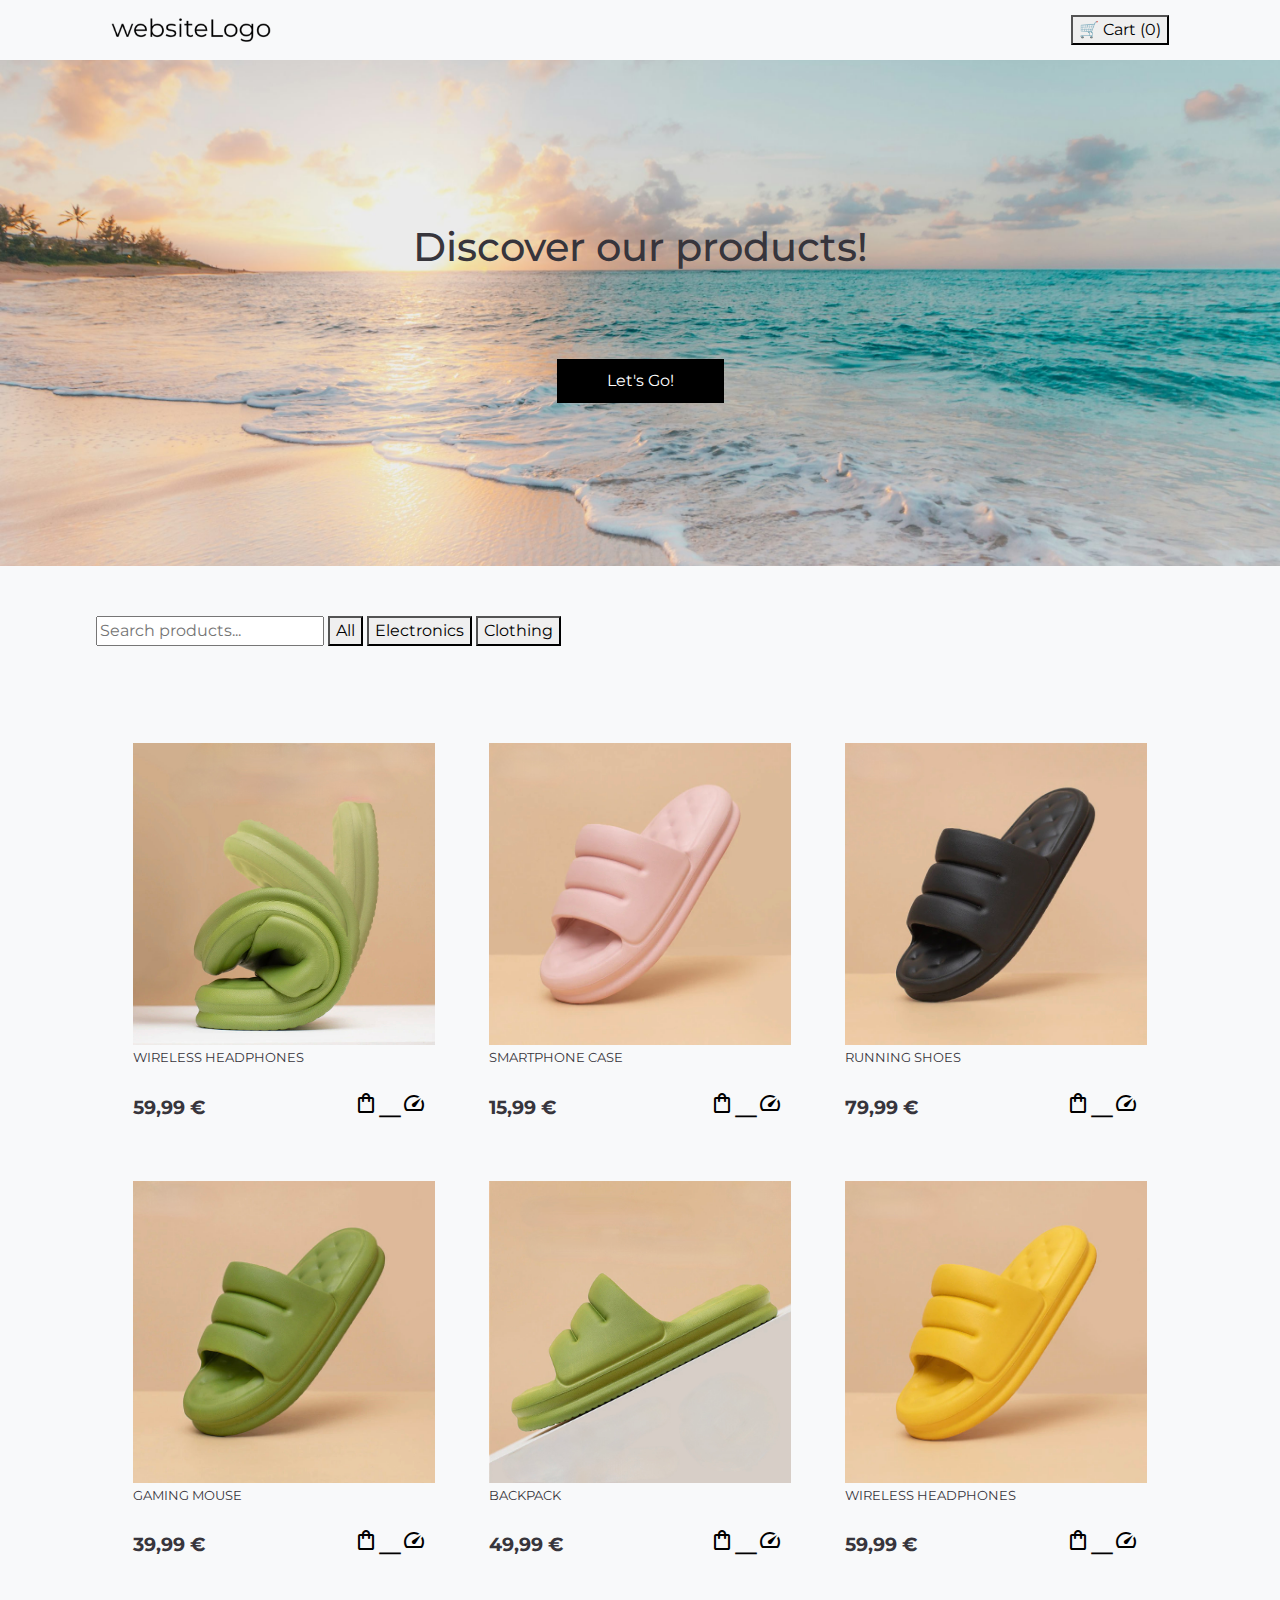
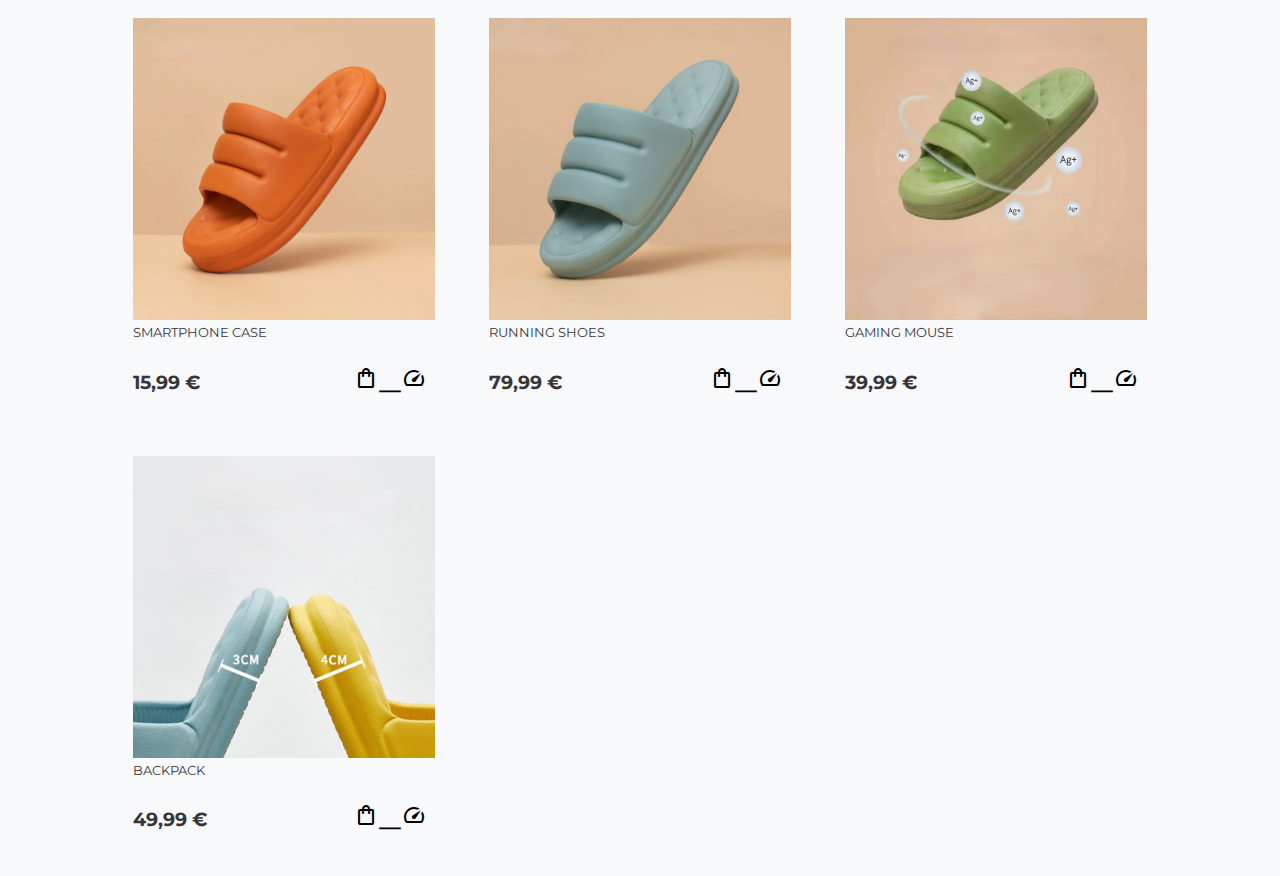
==== index.html @ 1d9ec6f0 "Initial commit" ====
<!DOCTYPE html>
<html lang="en">
  <head>
    <meta charset="UTF-8" />
    <meta name="viewport" content="width=device-width, initial-scale=1.0" />
    <title>websiteName</title>
    <link
      rel="stylesheet"
      href="https://fonts.googleapis.com/css2?family=Material+Symbols+Outlined:opsz,wght,FILL,GRAD@24,400,0,0&icon_names=shopping_bag_speed"
    />
    <link rel="preconnect" href="https://fonts.googleapis.com" />
    <link rel="preconnect" href="https://fonts.gstatic.com" crossorigin />
    <link
      href="https://fonts.googleapis.com/css2?family=Corinthia:wght@400;700&family=Montserrat:ital,wght@0,100..900;1,100..900&display=swap"
      rel="stylesheet"
    />
    <link
      rel="stylesheet"
      href="https://cdn.jsdelivr.net/npm/bootstrap@4.3.1/dist/css/bootstrap.min.css"
      integrity="sha384-ggOyR0iXCbMQv3Xipma34MD+dH/1fQ784/j6cY/iJTQUOhcWr7x9JvoRxT2MZw1T"
      crossorigin="anonymous"
    />
    <link rel="stylesheet" href="styles.css" />
    <script defer src="script.js"></script>
    <link rel="icon" type="image/x-icon" href="/assets/images/favicon.png" />
  </head>
  <body>
    <header>
      <a href="index.html"
        ><img src="assets/images/web_logo.png" alt="logo"
      /></a>
      <button id="cart-button">🛒 Cart (<span id="cart-count">0</span>)</button>
    </header>

    <div class="frontpage-image">
      <h1>Discover our products!</h1>
      <a href="#filters"><button class="frontbutton">Let's Go!</button></a>
    </div>

    <main style="padding-top: 50px">
      <section id="filters">
        <input type="text" id="search-bar" placeholder="Search products..." />
        <button class="filter-btn" data-category="all">All</button>
        <button class="filter-btn" data-category="electronics">
          Electronics
        </button>
        <button class="filter-btn" data-category="clothing">Clothing</button>
      </section>

      <section id="products-container">
        <!-- Products will be loaded dynamically here -->
      </section>
    </main>

    <div id="cart-popup" class="hidden">
      <div class="cart-content">
        <button id="close-cart">✖</button>
        <h2>Your Cart</h2>
        <ul id="cart-items"></ul>
        <p><span id="cart-total"></span> €</p>
        <button id="go-to-cart" onclick="window.location.href='cart.html'">
          Go to Cart Page
        </button>
      </div>
    </div>
  </body>
</html>
---- styles.css ----
body {
  font-family: Arial, sans-serif;
  width: 85%;
  max-width: 1800px;
  margin: 0 auto;
  padding: 0;
  background-color: #f8f9fa;
  transition: background 0.3s ease-in-out;
  font-family: "Montserrat", serif;
  color: #37353c;
}

html {
  scroll-behavior: smooth;
}

header {
  display: flex;
  justify-content: space-between;
  align-items: center;
  padding: 15px;
  color: white;
  top: 0;
  width: 100%;
  z-index: 1000;
}

header img{
  width: 80%;
  max-width: 200px;
}

.frontpage-image {
  position: relative;
  width: 100vw;
  background-image: url(assets/images/wallpaper.jpeg);
  background-size: cover;
  background-position: center;
  background-repeat: no-repeat;
  left: 50%;
  transform: translateX(-50%);
  display: flex;
  justify-content: flex-start;
  align-items: center;
  flex-direction: column;
  padding: 15%;
}

.frontbutton {
  margin-top: 80px;
  padding: 10px 50px;
  color: white;
  background-color: #000;
  border: 0px;
}

#products-container {
  display: grid;
  grid-template-columns: repeat(auto-fill, minmax(300px, 1fr));
  gap: 20px;
  padding: 80px 20px 20px;
}

.product {
  background: #f8f9fa;
  padding: 7px;
  margin: 10px;
  border-radius: 3px;
  text-align: left;
  transition: outline 0.1s ease;
}

.product p {
  font-size: small;
  text-transform: uppercase;
  padding-top: 3px;
}

.product h3 {
  font-size: larger;
  font-weight: 700;
}

.product:hover {
  outline: 1px solid black;
}

.product img {
  max-width: 100%;
  border-radius: 0px;
}

.price-and-cart {
  display: flex;
  justify-content: space-between;
  align-items: end;
}

.add-to-cart {
  color: black;
  padding: 9px;
  padding-bottom: 5px;
  padding-top: 7px;
  border-radius: 100%;
  transition: background 0.6s ease;
}

.add-to-cart:hover {
  background-color: black;
  color: white;
}

#cart-popup {
  position: fixed;
  top: 0;
  right: -400px;
  width: 350px;
  height: 100%;
  background: white;
  box-shadow: -3px 0 10px rgba(0, 0, 0, 0.2);
  transition: right 0.3s ease-in-out;
  padding: 20px;
  display: flex;
  flex-direction: column;
  z-index: 9999;
  overflow-y: auto;
}

#cart-popup.visible {
  right: 0;
}

#cart-popup h2 {
  margin-top: 0;
  text-align: center;
}

#cart-items {
  flex-grow: 1;
  overflow-y: auto;
  max-height: 60vh;
  padding: 10px;
  border-top: 1px solid #ddd;
  border-bottom: 1px solid #ddd;
}

#cart-popup button {
  background: #dc3545;
  color: white;
  border: none;
  padding: 10px;
  cursor: pointer;
  border-radius: 5px;
  transition: background 0.2s;
  margin-top: 10px;
}

#cart-popup button:hover {
  background: #c82333;
}

.overlay-active::before {
  content: "";
  position: fixed;
  top: 0;
  left: 0;
  width: 100%;
  height: 100%;
  background: rgba(0, 0, 0, 0.5);
  z-index: 1001;
}

.cart-item {
  display: flex;
  padding: 15px;
  border-bottom: 1px solid #eee;
}

.cart-item-details {
  display: flex;
  width: 100%;
  align-items: center;
  gap: 15px;
}

.cart-thumbnail {
  width: 60px;
  height: 60px;
  object-fit: cover;
  border-radius: 4px;
}

.cart-item-info {
  flex-grow: 1;
}

.item-name {
  font-weight: 500;
  margin-bottom: 5px;
  display: block;
}

.item-controls {
  display: flex;
  align-items:flex-end;
  gap: 10px;
  margin: 8px 0;
}

.quantity-btn {
  width: 24px;
  height: 24px;
  border-radius: 50%;
  border: 1px solid #ddd;
  background: white;
  display: flex;
  justify-content: center;
  align-items: center;
}

.item-price {
  display: flex;
  justify-content: space-between;
  color: #666;
}

.item-total {
  font-weight: 500;
  color: #000;
}

.remove-item {
  background: none;
  border: none;
  font-size: 20px;
  color: #999;
  cursor: pointer;
}

.remove-item:hover {
  color: #ff4444;
}





/* Product link styles */
.product-link {
  text-decoration: none;
  color: inherit;
  display: block;
}

.product-link:hover {
  text-decoration: none;
  color: inherit;
}

/* Product details page styles */
.product-page {
  display: flex;
  gap: 40px;
  padding: 40px;
  max-width: 1200px;
  margin: 0 auto;
}

.product-image {
  flex: 1;
}

.product-image img {
  width: 100%;
  height: auto;
  object-fit: cover;
}

.product-info {
  flex: 1;
  padding: 20px;
}

.product-info h1 {
  margin-bottom: 20px;
  font-size: 2em;
}

.product-info .price {
  font-size: 1.5em;
  font-weight: bold;
  margin-bottom: 20px;
}

.product-info .description {
  margin-bottom: 30px;
  line-height: 1.6;
}

.add-to-cart-btn {
  background: #000;
  color: white;
  border: none;
  padding: 15px 30px;
  font-size: 1.1em;
  cursor: pointer;
  transition: background-color 0.3s;
}

.add-to-cart-btn:hover {
  background: #333;
}

.error-message {
  text-align: center;
  padding: 40px;
}

.back-btn {
  display: inline-block;
  margin-top: 20px;
  padding: 10px 20px;
  background: #000;
  color: white;
  text-decoration: none;
  border-radius: 4px;
}

@media (max-width: 768px) {
  .product-page {
      flex-direction: column;
      padding: 20px;
  }
}

/* Carousel styles */
.product-swiper {
    width: 100%;
    border-radius: 8px;
    overflow: hidden;
}

.swiper-slide {
    display: flex;
    align-items: center;
    justify-content: center;
}

.swiper-slide img {
    width: 100%;
    height: 100%;
    object-fit: cover;
}

/* Navigation button styles */
.swiper-button-next,
.swiper-button-prev {
    color: #000;
    background: rgba(255, 255, 255, 0.8);
    width: 40px;
    height: 40px;
    border-radius: 50%;
    --swiper-navigation-size: 20px;
}

.swiper-button-next:after,
.swiper-button-prev:after {
    font-size: 20px;
}

/* Pagination styles */
.swiper-pagination-bullet {
    width: 10px;
    height: 10px;
    background: #000;
    opacity: 0.5;
}

.swiper-pagination-bullet-active {
    opacity: 1;
}

/* Responsive adjustments */
@media (max-width: 768px) {
    .swiper-button-next,
    .swiper-button-prev {
        width: 30px;
        height: 30px;
        --swiper-navigation-size: 15px;
    }
}
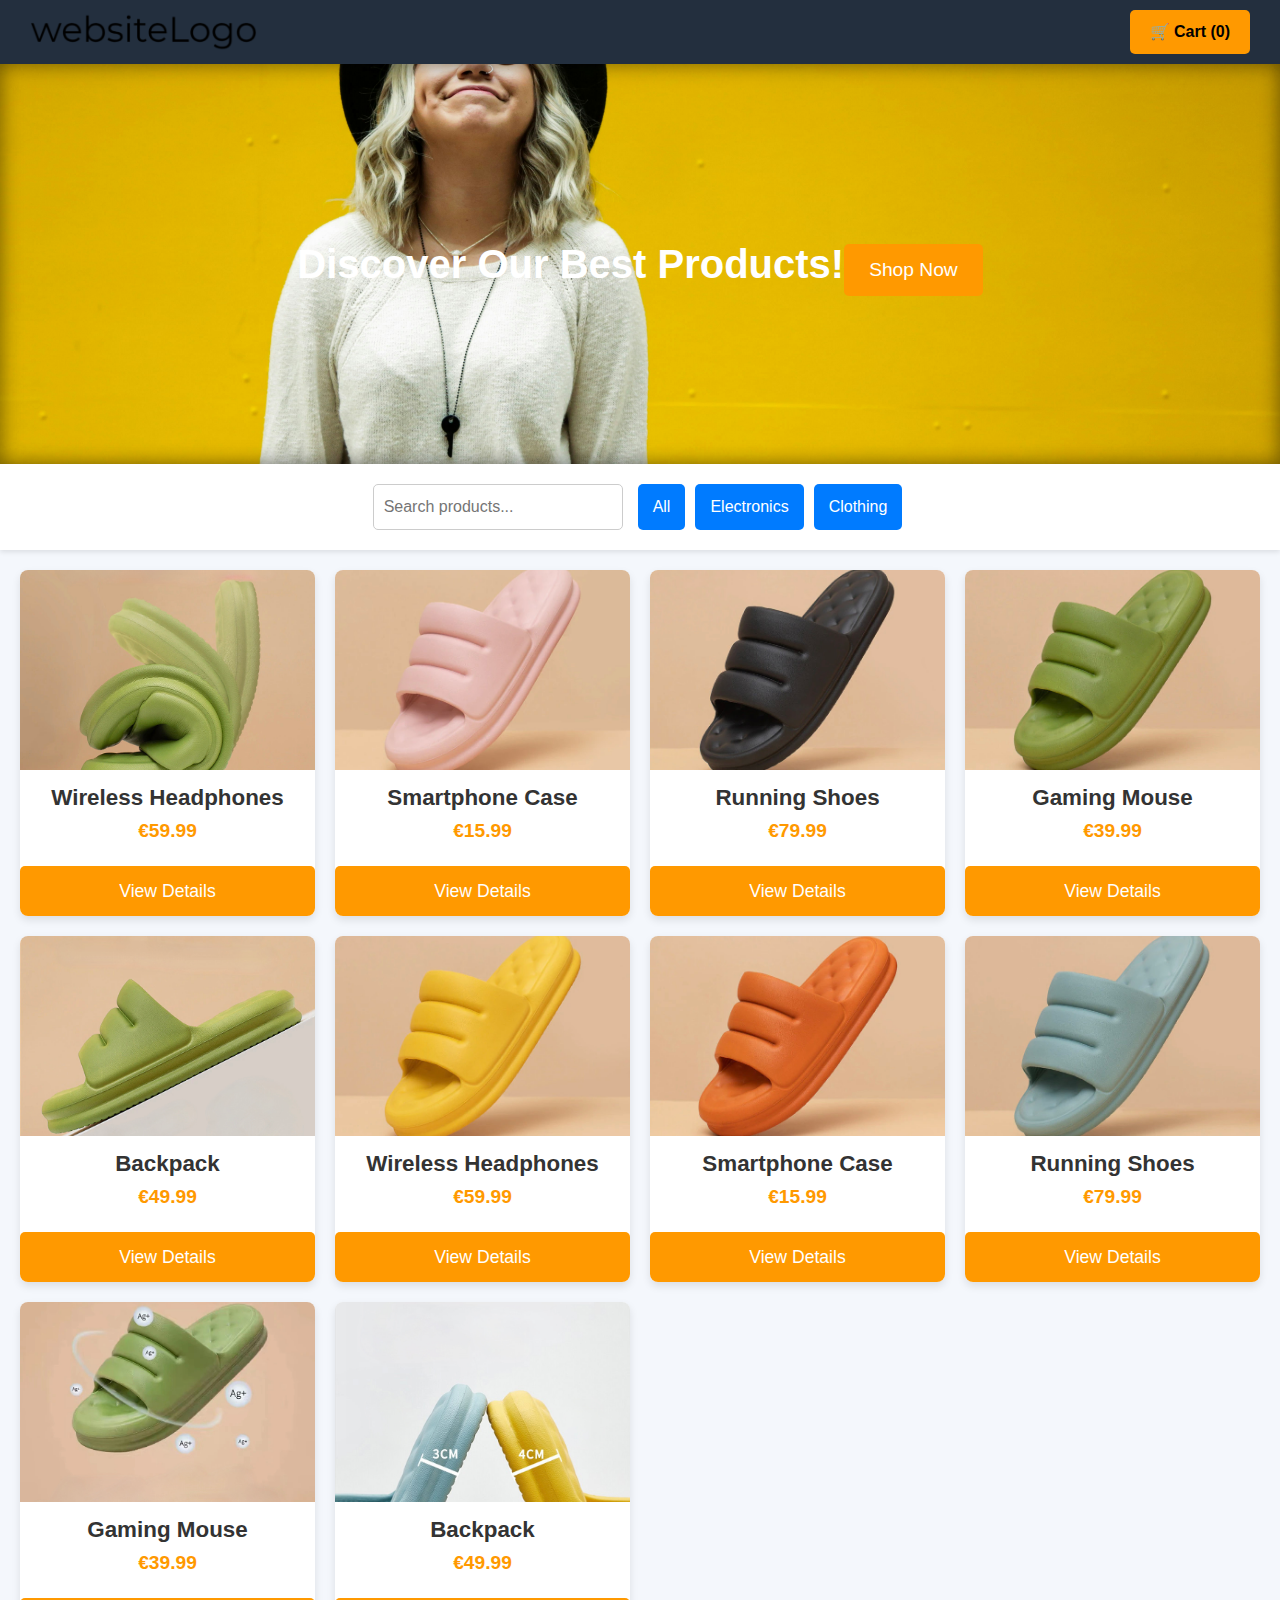
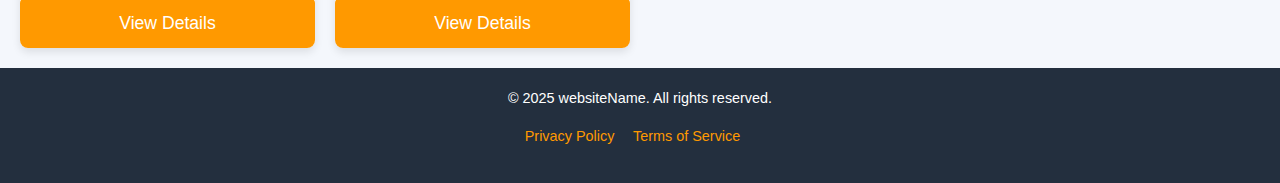
==== commit d4cc4563: "updated core functionalities" ====
--- a/index.html
+++ b/index.html
@@ -6,23 +6,13 @@
     <title>websiteName</title>
     <link
       rel="stylesheet"
-      href="https://fonts.googleapis.com/css2?family=Material+Symbols+Outlined:opsz,wght,FILL,GRAD@24,400,0,0&icon_names=shopping_bag_speed"
-    />
-    <link rel="preconnect" href="https://fonts.googleapis.com" />
-    <link rel="preconnect" href="https://fonts.gstatic.com" crossorigin />
-    <link
-      href="https://fonts.googleapis.com/css2?family=Corinthia:wght@400;700&family=Montserrat:ital,wght@0,100..900;1,100..900&display=swap"
-      rel="stylesheet"
+      href="https://cdn.jsdelivr.net/npm/bootstrap@4.3.1/dist/css/bootstrap.min.css"
     />
     <link
       rel="stylesheet"
-      href="https://cdn.jsdelivr.net/npm/bootstrap@4.3.1/dist/css/bootstrap.min.css"
-      integrity="sha384-ggOyR0iXCbMQv3Xipma34MD+dH/1fQ784/j6cY/iJTQUOhcWr7x9JvoRxT2MZw1T"
-      crossorigin="anonymous"
+      href="https://cdnjs.cloudflare.com/ajax/libs/font-awesome/5.15.4/css/all.min.css"
     />
     <link rel="stylesheet" href="styles.css" />
-    <script defer src="script.js"></script>
-    <link rel="icon" type="image/x-icon" href="/assets/images/favicon.png" />
   </head>
   <body>
     <header>
@@ -33,11 +23,11 @@
     </header>
 
     <div class="frontpage-image">
-      <h1>Discover our products!</h1>
-      <a href="#filters"><button class="frontbutton">Let's Go!</button></a>
+      Discover Our Best Products!
+      <a href="#filters"><button class="frontbutton">Shop Now</button></a>
     </div>
 
-    <main style="padding-top: 50px">
+    <main>
       <section id="filters">
         <input type="text" id="search-bar" placeholder="Search products..." />
         <button class="filter-btn" data-category="all">All</button>
@@ -48,20 +38,27 @@
       </section>
 
       <section id="products-container">
-        <!-- Products will be loaded dynamically here -->
+        <!-- Products will be dynamically inserted here -->
       </section>
     </main>
 
-    <div id="cart-popup" class="hidden">
-      <div class="cart-content">
+    <div id="cart-container">
+      <div id="cart-header">
+        Your Cart
         <button id="close-cart">✖</button>
-        <h2>Your Cart</h2>
-        <ul id="cart-items"></ul>
-        <p><span id="cart-total"></span> €</p>
-        <button id="go-to-cart" onclick="window.location.href='cart.html'">
-          Go to Cart Page
-        </button>
       </div>
+      <div id="cart-items"></div>
+      <div class="cart-total">Total: €<span id="cart-total">0.00</span></div>
     </div>
+
+    <footer>
+      <p>&copy; 2025 websiteName. All rights reserved.</p>
+      <p>
+        <a href="#">Privacy Policy</a>
+        <a href="#">Terms of Service</a>
+      </p>
+    </footer>
+
+    <script type="module" defer src="script.js"></script>
   </body>
 </html>
--- a/styles.css
+++ b/styles.css
@@ -1,391 +1,287 @@
 body {
-  font-family: Arial, sans-serif;
-  width: 85%;
-  max-width: 1800px;
-  margin: 0 auto;
+  font-family: "Arial", sans-serif;
+  background-color: #f4f7fc;
+  color: #333;
+  margin: 0;
   padding: 0;
-  background-color: #f8f9fa;
-  transition: background 0.3s ease-in-out;
-  font-family: "Montserrat", serif;
-  color: #37353c;
-}
-
-html {
-  scroll-behavior: smooth;
 }
 
 header {
   display: flex;
   justify-content: space-between;
   align-items: center;
-  padding: 15px;
-  color: white;
-  top: 0;
-  width: 100%;
-  z-index: 1000;
-}
-
-header img{
-  width: 80%;
-  max-width: 200px;
+  padding: 10px 30px;
+  background-color: #232f3e;
+  color: white;
+  box-shadow: 0 2px 5px rgba(0, 0, 0, 0.1);
+}
+
+header img {
+  height: 40px;
+}
+
+#cart-button {
+  background-color: #ff9900;
+  color: black;
+  border: none;
+  padding: 10px 20px;
+  border-radius: 5px;
+  cursor: pointer;
+  font-weight: bold;
+  transition: background-color 0.3s ease;
+}
+
+#cart-button:hover {
+  background-color: #f57c00;
 }
 
 .frontpage-image {
-  position: relative;
-  width: 100vw;
-  background-image: url(assets/images/wallpaper.jpeg);
+  background: url("assets/images/frontpage.jpg") no-repeat center center;
   background-size: cover;
-  background-position: center;
-  background-repeat: no-repeat;
-  left: 50%;
-  transform: translateX(-50%);
-  display: flex;
-  justify-content: flex-start;
-  align-items: center;
-  flex-direction: column;
-  padding: 15%;
+  height: 400px;
+  display: flex;
+  justify-content: center;
+  align-items: center;
+  text-align: center;
+  color: white;
+  font-size: 2.5rem;
+  font-weight: bold;
+  padding: 20px;
+  box-shadow: inset 0 0 20px rgba(0, 0, 0, 0.5);
 }
 
 .frontbutton {
-  margin-top: 80px;
-  padding: 10px 50px;
-  color: white;
-  background-color: #000;
-  border: 0px;
+  background-color: #ff9900;
+  color: white;
+  padding: 12px 25px;
+  border-radius: 5px;
+  border: none;
+  cursor: pointer;
+  font-size: 1.2rem;
+  transition: background-color 0.3s ease;
+}
+
+.frontbutton:hover {
+  background-color: #f57c00;
+}
+
+#filters {
+  display: flex;
+  justify-content: center;
+  padding: 20px;
+  background-color: #fff;
+  box-shadow: 0 2px 5px rgba(0, 0, 0, 0.1);
+}
+
+#search-bar {
+  width: 250px;
+  padding: 10px;
+  border: 1px solid #ccc;
+  border-radius: 5px;
+  margin-right: 10px;
+}
+
+.filter-btn {
+  background-color: #007bff;
+  color: white;
+  border: none;
+  padding: 10px 15px;
+  border-radius: 5px;
+  cursor: pointer;
+  margin: 0 5px;
+  font-size: 1rem;
+  transition: background-color 0.3s ease;
+}
+
+.filter-btn:hover {
+  background-color: #0056b3;
 }
 
 #products-container {
   display: grid;
-  grid-template-columns: repeat(auto-fill, minmax(300px, 1fr));
+  grid-template-columns: repeat(auto-fill, minmax(250px, 1fr));
   gap: 20px;
-  padding: 80px 20px 20px;
-}
-
-.product {
-  background: #f8f9fa;
-  padding: 7px;
-  margin: 10px;
-  border-radius: 3px;
-  text-align: left;
-  transition: outline 0.1s ease;
-}
-
-.product p {
-  font-size: small;
-  text-transform: uppercase;
-  padding-top: 3px;
-}
-
-.product h3 {
-  font-size: larger;
-  font-weight: 700;
-}
-
-.product:hover {
-  outline: 1px solid black;
-}
-
-.product img {
-  max-width: 100%;
-  border-radius: 0px;
-}
-
-.price-and-cart {
-  display: flex;
-  justify-content: space-between;
-  align-items: end;
-}
-
-.add-to-cart {
-  color: black;
-  padding: 9px;
-  padding-bottom: 5px;
-  padding-top: 7px;
-  border-radius: 100%;
-  transition: background 0.6s ease;
-}
-
-.add-to-cart:hover {
-  background-color: black;
-  color: white;
-}
-
-#cart-popup {
+  padding: 20px;
+}
+
+.product-card {
+  background-color: white;
+  border-radius: 8px;
+  overflow: hidden;
+  box-shadow: 0 4px 8px rgba(0, 0, 0, 0.1);
+  transition: transform 0.3s ease, box-shadow 0.3s ease;
+}
+
+.product-card:hover {
+  transform: translateY(-10px);
+  box-shadow: 0 10px 20px rgba(0, 0, 0, 0.15);
+}
+
+.product-card img {
+  width: 100%;
+  height: 200px;
+  object-fit: cover;
+  transition: transform 0.3s ease;
+}
+
+.product-card:hover img {
+  transform: scale(1.1);
+}
+
+.product-card h3 {
+  font-size: 1.4rem;
+  font-weight: 600;
+  color: #333;
+  margin: 15px 0 5px;
+  text-align: center;
+  line-height: 1.2;
+  text-transform: capitalize;
+}
+
+.product-card p {
+  font-size: 1.2rem;
+  color: #ff9900;
+  margin-bottom: 20px;
+  text-align: center;
+  font-weight: bold;
+}
+
+.product-card button {
+  background-color: #ff9900;
+  border: none;
+  padding: 12px 20px;
+  width: 100%;
+  font-size: 1.1rem;
+  color: white;
+  cursor: pointer;
+  border-radius: 5px;
+  transition: background-color 0.3s ease;
+}
+
+.product-card button:hover {
+  background-color: #f57c00;
+}
+
+footer {
+  background-color: #232f3e;
+  color: white;
+  padding: 20px;
+  text-align: center;
+  font-size: 0.9rem;
+}
+
+footer a {
+  color: #ff9900;
+  text-decoration: none;
+  margin-right: 15px;
+  transition: color 0.3s ease;
+}
+
+footer a:hover {
+  color: #f57c00;
+}
+
+/* Cart Styles */
+#cart-container {
   position: fixed;
   top: 0;
-  right: -400px;
+  right: 0;
   width: 350px;
+  background-color: #fff;
   height: 100%;
-  background: white;
-  box-shadow: -3px 0 10px rgba(0, 0, 0, 0.2);
-  transition: right 0.3s ease-in-out;
-  padding: 20px;
-  display: flex;
-  flex-direction: column;
-  z-index: 9999;
+  border-left: 2px solid #ddd;
+  box-shadow: -2px 0 5px rgba(0, 0, 0, 0.1);
+  padding: 20px;
+  display: none;
   overflow-y: auto;
-}
-
-#cart-popup.visible {
-  right: 0;
-}
-
-#cart-popup h2 {
-  margin-top: 0;
-  text-align: center;
-}
-
-#cart-items {
+  z-index: 100;
+}
+
+#cart-header {
+  font-size: 1.8rem;
+  font-weight: bold;
+  margin-bottom: 20px;
+  display: flex;
+  justify-content: space-between;
+  align-items: center;
+}
+
+#close-cart {
+  background: none;
+  border: none;
+  font-size: 1.5rem;
+  cursor: pointer;
+  color: #333;
+}
+
+/* Cart Item Styling */
+.cart-item {
+  display: flex;
+  justify-content: space-between;
+  align-items: center;
+  padding: 10px 0;
+  border-bottom: 1px solid #ddd;
+  font-size: 1rem;
+  gap: 10px;
+}
+
+/* Product Name - Limit Long Names */
+.cart-item-name {
+  flex: 1; /* Allow name to take up available space */
+  font-weight: bold;
+  white-space: nowrap;
+  overflow: hidden;
+  text-overflow: ellipsis;
+  max-width: 120px; /* Prevents breaking layout */
+}
+
+/* Quantity Buttons & Number */
+.cart-item div {
+  display: flex;
+  align-items: center;
+  gap: 5px;
+}
+
+/* Quantity Buttons */
+.quantity-btn {
+  background-color: #007bff;
+  color: white;
+  border: none;
+  padding: 5px 10px;
+  border-radius: 5px;
+  cursor: pointer;
+  font-size: 1rem;
+  transition: background-color 0.3s ease;
+  min-width: 30px; /* Ensures uniform button width */
+}
+
+.quantity-btn:hover {
+  background-color: #0056b3;
+}
+
+/* Cart Item Price */
+.cart-item-price {
+  font-weight: bold;
+  color: #ff9900;
+  min-width: 70px; /* Ensures price stays aligned */
+  text-align: right;
+}
+
+.cart-item-name {
   flex-grow: 1;
-  overflow-y: auto;
-  max-height: 60vh;
-  padding: 10px;
-  border-top: 1px solid #ddd;
-  border-bottom: 1px solid #ddd;
-}
-
-#cart-popup button {
-  background: #dc3545;
-  color: white;
-  border: none;
-  padding: 10px;
-  cursor: pointer;
-  border-radius: 5px;
-  transition: background 0.2s;
-  margin-top: 10px;
-}
-
-#cart-popup button:hover {
-  background: #c82333;
-}
-
-.overlay-active::before {
-  content: "";
-  position: fixed;
-  top: 0;
-  left: 0;
-  width: 100%;
-  height: 100%;
-  background: rgba(0, 0, 0, 0.5);
-  z-index: 1001;
-}
-
-.cart-item {
-  display: flex;
-  padding: 15px;
-  border-bottom: 1px solid #eee;
-}
-
-.cart-item-details {
-  display: flex;
-  width: 100%;
-  align-items: center;
-  gap: 15px;
-}
-
-.cart-thumbnail {
-  width: 60px;
-  height: 60px;
-  object-fit: cover;
-  border-radius: 4px;
-}
-
-.cart-item-info {
-  flex-grow: 1;
-}
-
-.item-name {
-  font-weight: 500;
-  margin-bottom: 5px;
-  display: block;
-}
-
-.item-controls {
-  display: flex;
-  align-items:flex-end;
-  gap: 10px;
-  margin: 8px 0;
-}
-
-.quantity-btn {
-  width: 24px;
-  height: 24px;
-  border-radius: 50%;
-  border: 1px solid #ddd;
-  background: white;
-  display: flex;
-  justify-content: center;
-  align-items: center;
-}
-
-.item-price {
-  display: flex;
-  justify-content: space-between;
-  color: #666;
-}
-
-.item-total {
-  font-weight: 500;
-  color: #000;
-}
-
-.remove-item {
-  background: none;
-  border: none;
-  font-size: 20px;
-  color: #999;
-  cursor: pointer;
-}
-
-.remove-item:hover {
-  color: #ff4444;
-}
-
-
-
-
-
-/* Product link styles */
-.product-link {
-  text-decoration: none;
-  color: inherit;
-  display: block;
-}
-
-.product-link:hover {
-  text-decoration: none;
-  color: inherit;
-}
-
-/* Product details page styles */
-.product-page {
-  display: flex;
-  gap: 40px;
-  padding: 40px;
-  max-width: 1200px;
-  margin: 0 auto;
-}
-
-.product-image {
-  flex: 1;
-}
-
-.product-image img {
-  width: 100%;
-  height: auto;
-  object-fit: cover;
-}
-
-.product-info {
-  flex: 1;
-  padding: 20px;
-}
-
-.product-info h1 {
-  margin-bottom: 20px;
-  font-size: 2em;
-}
-
-.product-info .price {
-  font-size: 1.5em;
-  font-weight: bold;
-  margin-bottom: 20px;
-}
-
-.product-info .description {
-  margin-bottom: 30px;
-  line-height: 1.6;
-}
-
-.add-to-cart-btn {
-  background: #000;
-  color: white;
-  border: none;
-  padding: 15px 30px;
-  font-size: 1.1em;
-  cursor: pointer;
-  transition: background-color 0.3s;
-}
-
-.add-to-cart-btn:hover {
-  background: #333;
-}
-
-.error-message {
-  text-align: center;
-  padding: 40px;
-}
-
-.back-btn {
-  display: inline-block;
+}
+
+.cart-item-quantity {
+  margin: 0 15px;
+}
+
+.cart-total {
+  font-weight: bold;
   margin-top: 20px;
-  padding: 10px 20px;
-  background: #000;
-  color: white;
-  text-decoration: none;
-  border-radius: 4px;
-}
-
-@media (max-width: 768px) {
-  .product-page {
-      flex-direction: column;
-      padding: 20px;
-  }
-}
-
-/* Carousel styles */
-.product-swiper {
-    width: 100%;
-    border-radius: 8px;
-    overflow: hidden;
-}
-
-.swiper-slide {
-    display: flex;
-    align-items: center;
-    justify-content: center;
-}
-
-.swiper-slide img {
-    width: 100%;
-    height: 100%;
-    object-fit: cover;
-}
-
-/* Navigation button styles */
-.swiper-button-next,
-.swiper-button-prev {
-    color: #000;
-    background: rgba(255, 255, 255, 0.8);
-    width: 40px;
-    height: 40px;
-    border-radius: 50%;
-    --swiper-navigation-size: 20px;
-}
-
-.swiper-button-next:after,
-.swiper-button-prev:after {
-    font-size: 20px;
-}
-
-/* Pagination styles */
-.swiper-pagination-bullet {
-    width: 10px;
-    height: 10px;
-    background: #000;
-    opacity: 0.5;
-}
-
-.swiper-pagination-bullet-active {
-    opacity: 1;
-}
-
-/* Responsive adjustments */
-@media (max-width: 768px) {
-    .swiper-button-next,
-    .swiper-button-prev {
-        width: 30px;
-        height: 30px;
-        --swiper-navigation-size: 15px;
-    }
-}+  font-size: 1.4rem;
+}
+
+.cart-item-price {
+  font-size: 1.1rem;
+  color: #ff9900;
+}
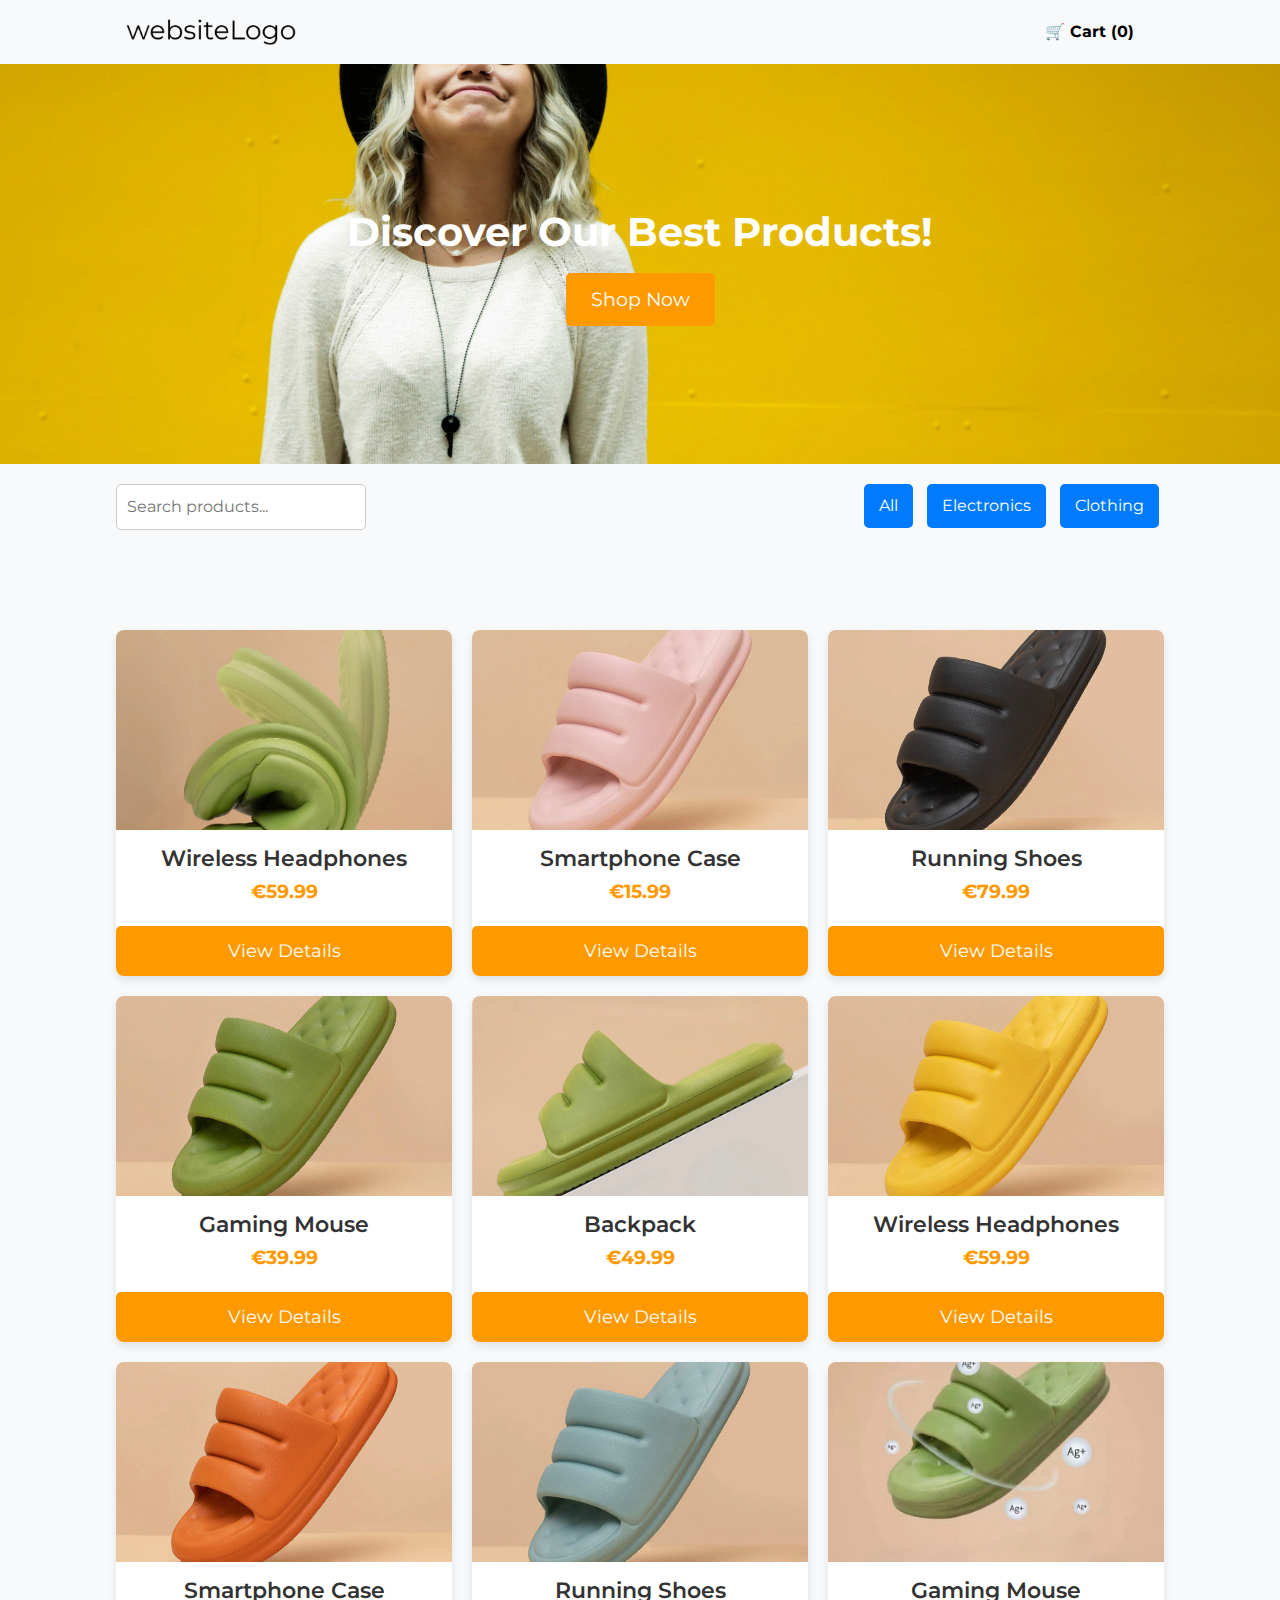
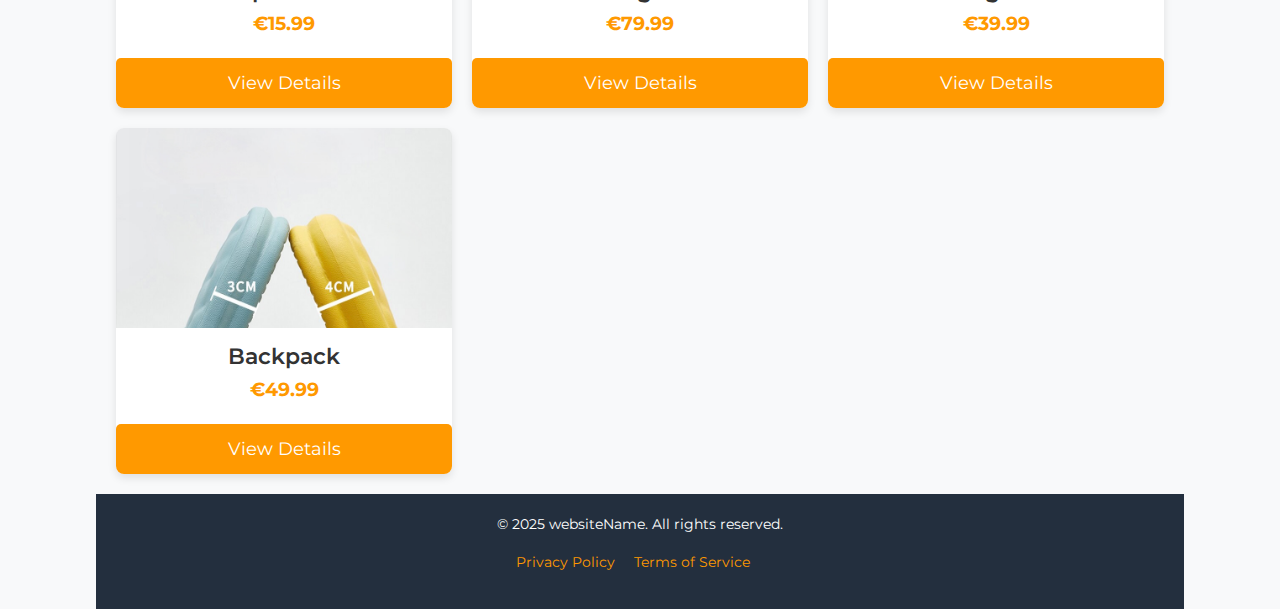
==== commit c0856cd4: "My first commit" ====
--- a/index.html
+++ b/index.html
@@ -12,7 +12,14 @@
       rel="stylesheet"
       href="https://cdnjs.cloudflare.com/ajax/libs/font-awesome/5.15.4/css/all.min.css"
     />
+    <link
+      href="https://fonts.googleapis.com/css2?family=Corinthia:wght@400;700&family=Montserrat:ital,wght@0,100..900;1,100..900&display=swap"
+      rel="stylesheet"
+    />
     <link rel="stylesheet" href="styles.css" />
+    <!-- <style>
+      
+    </style> -->
   </head>
   <body>
     <header>
@@ -29,12 +36,16 @@
 
     <main>
       <section id="filters">
-        <input type="text" id="search-bar" placeholder="Search products..." />
-        <button class="filter-btn" data-category="all">All</button>
-        <button class="filter-btn" data-category="electronics">
-          Electronics
-        </button>
-        <button class="filter-btn" data-category="clothing">Clothing</button>
+        <div>
+          <input type="text" id="search-bar" placeholder="Search products..." />
+        </div>
+        <div>
+          <button class="filter-btn" data-category="all">All</button>
+          <button class="filter-btn" data-category="electronics">
+            Electronics
+          </button>
+          <button class="filter-btn" data-category="clothing">Clothing</button>
+        </div>
       </section>
 
       <section id="products-container">
@@ -44,11 +55,12 @@
 
     <div id="cart-container">
       <div id="cart-header">
-        Your Cart
+        <h2>Your Cart</h2>
         <button id="close-cart">✖</button>
       </div>
       <div id="cart-items"></div>
       <div class="cart-total">Total: €<span id="cart-total">0.00</span></div>
+      <button id="go-to-cart" class="checkout-btn">Go To Cart</button>
     </div>
 
     <footer>
--- a/styles.css
+++ b/styles.css
@@ -1,9 +1,10 @@
 body {
-  font-family: "Arial", sans-serif;
-  background-color: #f4f7fc;
-  color: #333;
-  margin: 0;
+  font-family: "Montserrat", serif;
+  background-color: #f8f9fa;
+  color: #37353c;
+  margin: 0 auto;
   padding: 0;
+  width: 85%;
 }
 
 header {
@@ -11,17 +12,14 @@
   justify-content: space-between;
   align-items: center;
   padding: 10px 30px;
-  background-color: #232f3e;
-  color: white;
-  box-shadow: 0 2px 5px rgba(0, 0, 0, 0.1);
 }
 
 header img {
-  height: 40px;
+  height: 30px;
 }
 
 #cart-button {
-  background-color: #ff9900;
+  background-color: #f8f9fa;
   color: black;
   border: none;
   padding: 10px 20px;
@@ -36,10 +34,16 @@
 }
 
 .frontpage-image {
+  position: relative;
+  width: 100vw;
   background: url("assets/images/frontpage.jpg") no-repeat center center;
   background-size: cover;
+  background-position: center;
+  left: 50%;
+  transform: translateX(-50%);
   height: 400px;
   display: flex;
+  flex-direction: column;
   justify-content: center;
   align-items: center;
   text-align: center;
@@ -47,7 +51,6 @@
   font-size: 2.5rem;
   font-weight: bold;
   padding: 20px;
-  box-shadow: inset 0 0 20px rgba(0, 0, 0, 0.5);
 }
 
 .frontbutton {
@@ -67,10 +70,8 @@
 
 #filters {
   display: flex;
-  justify-content: center;
-  padding: 20px;
-  background-color: #fff;
-  box-shadow: 0 2px 5px rgba(0, 0, 0, 0.1);
+  justify-content: space-between;
+  padding: 20px;
 }
 
 #search-bar {
@@ -99,9 +100,9 @@
 
 #products-container {
   display: grid;
-  grid-template-columns: repeat(auto-fill, minmax(250px, 1fr));
+  grid-template-columns: repeat(auto-fill, minmax(300px, 1fr));
   gap: 20px;
-  padding: 20px;
+  padding: 80px 20px 20px;
 }
 
 .product-card {
@@ -275,10 +276,46 @@
   margin: 0 15px;
 }
 
+.checkout-btn {
+  background: linear-gradient(135deg, #ff7e00, #ff9900);
+  color: white;
+  border: none;
+  padding: 12px 20px;
+  width: 100%;
+  font-size: 1.2rem;
+  font-weight: bold;
+  cursor: pointer;
+  border-radius: 8px;
+  transition: all 0.3s ease;
+  box-shadow: 0 4px 6px rgba(0, 0, 0, 0.1);
+}
+.checkout-btn:hover {
+  background: linear-gradient(135deg, #ff6600, #ff8800);
+  box-shadow: 0 6px 12px rgba(0, 0, 0, 0.2);
+  transform: translateY(-2px);
+}
+.checkout-btn:active {
+  transform: translateY(1px);
+}
+#cart-container {
+  position: fixed;
+  top: 0;
+  right: 0;
+  width: 350px;
+  background-color: #fff;
+  height: 100%;
+  border-left: 2px solid #ddd;
+  box-shadow: -2px 0 5px rgba(0, 0, 0, 0.1);
+  padding: 20px;
+  display: none;
+  overflow-y: auto;
+  z-index: 100;
+}
 .cart-total {
   font-weight: bold;
   margin-top: 20px;
   font-size: 1.4rem;
+  text-align: center;
 }
 
 .cart-item-price {
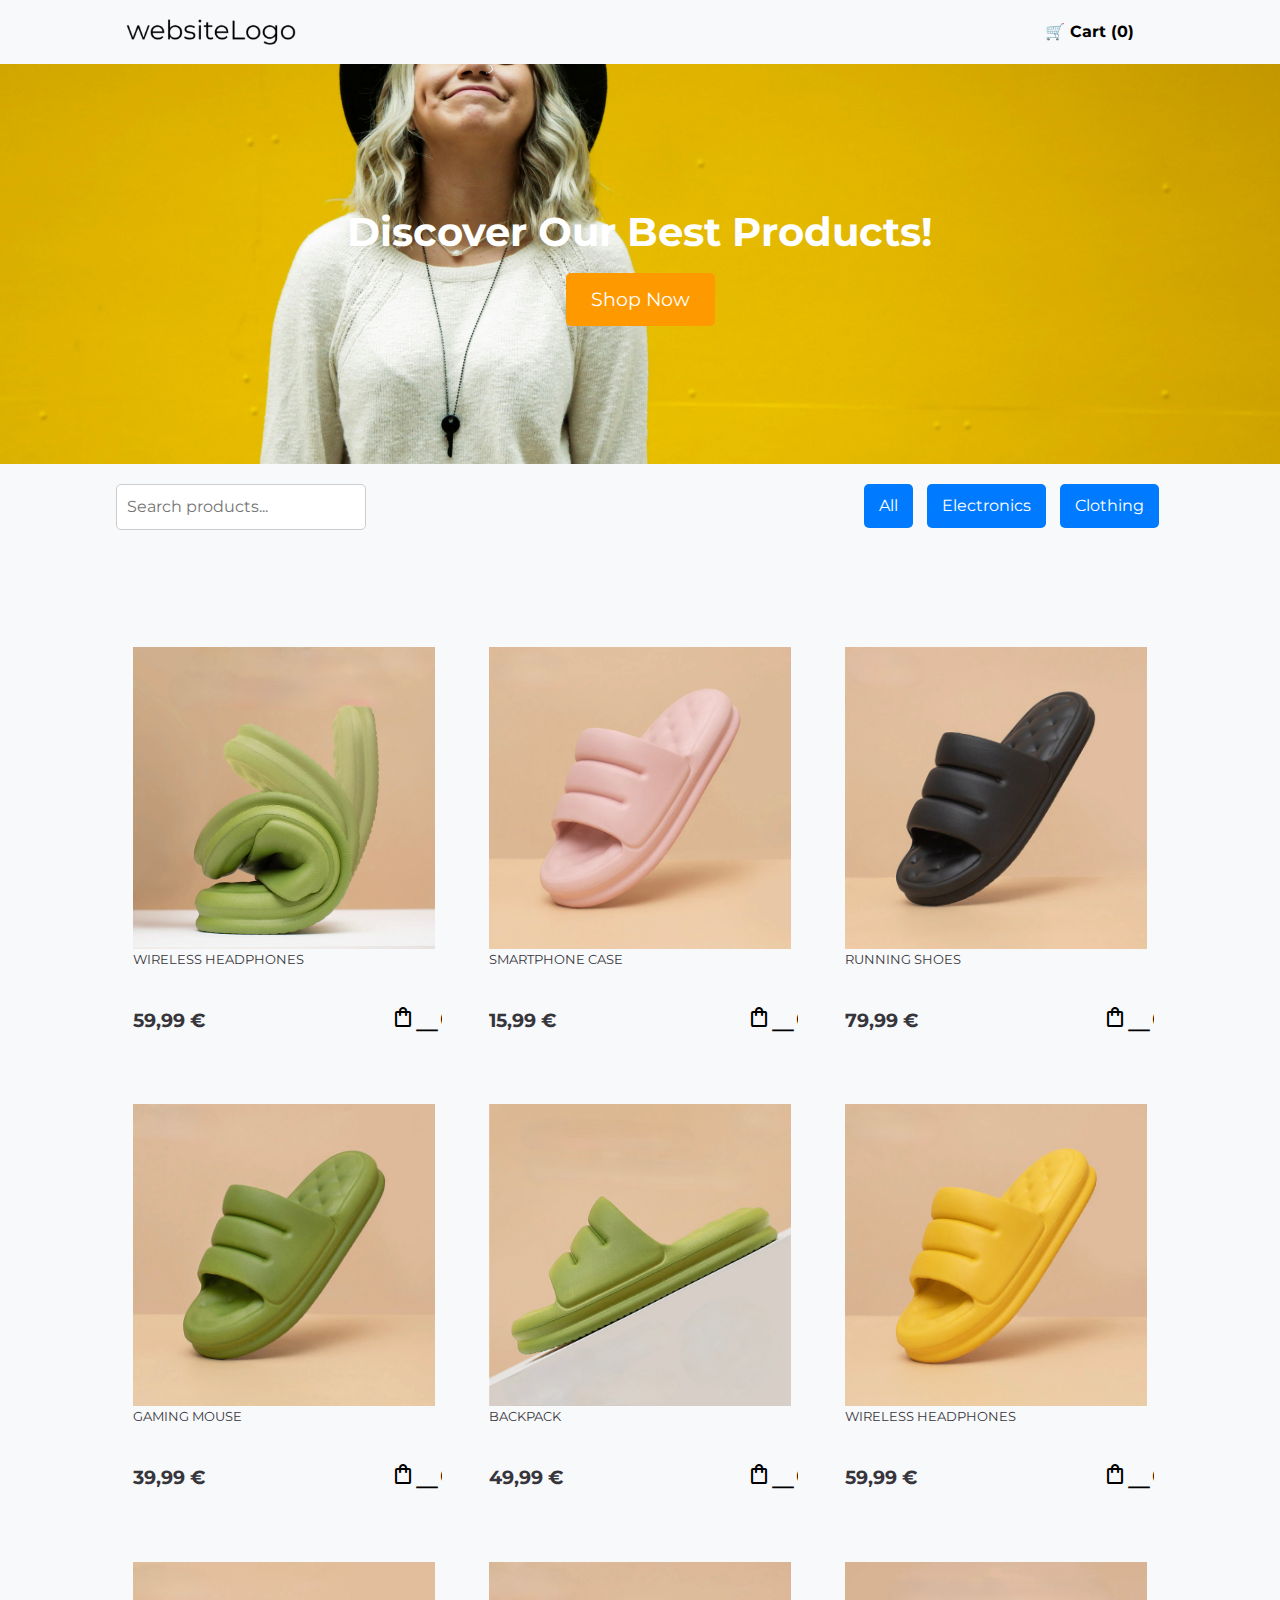
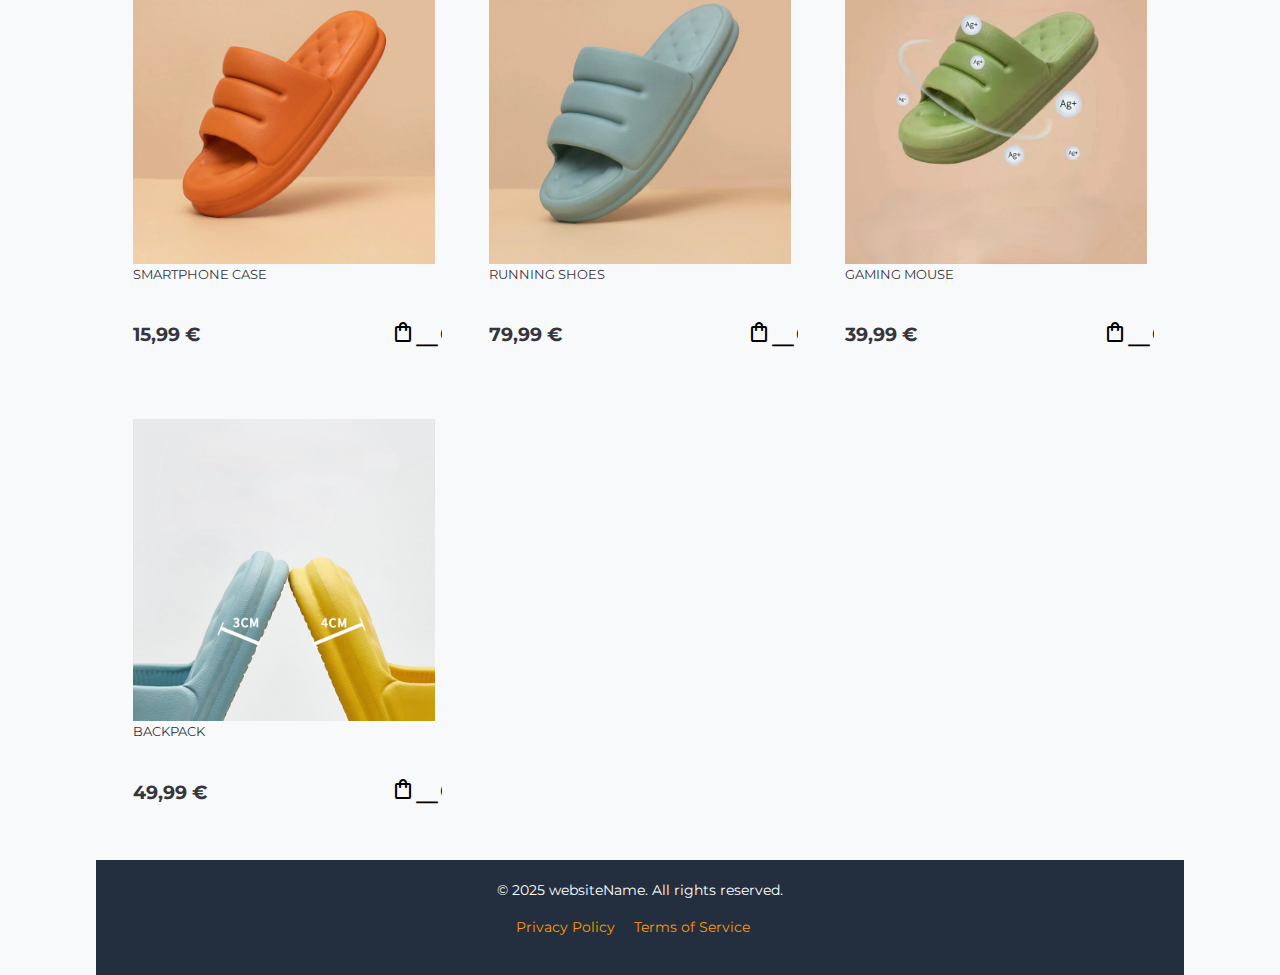
==== commit 1df4a350: "Second style commit" ====
--- a/index.html
+++ b/index.html
@@ -15,6 +15,10 @@
     <link
       href="https://fonts.googleapis.com/css2?family=Corinthia:wght@400;700&family=Montserrat:ital,wght@0,100..900;1,100..900&display=swap"
       rel="stylesheet"
+    />
+    <link
+      rel="stylesheet"
+      href="https://fonts.googleapis.com/css2?family=Material+Symbols+Outlined:opsz,wght,FILL,GRAD@24,400,0,0&icon_names=shopping_bag_speed"
     />
     <link rel="stylesheet" href="styles.css" />
     <!-- <style>
--- a/styles.css
+++ b/styles.css
@@ -106,61 +106,57 @@
 }
 
 .product-card {
-  background-color: white;
-  border-radius: 8px;
+  background-color: f8f9fa;
+  border-radius: 3px;
+  padding: 7px;
+  margin: 10px;
   overflow: hidden;
-  box-shadow: 0 4px 8px rgba(0, 0, 0, 0.1);
-  transition: transform 0.3s ease, box-shadow 0.3s ease;
+  text-align: left;
+  transition: outline 0.1s ease;
 }
 
 .product-card:hover {
-  transform: translateY(-10px);
-  box-shadow: 0 10px 20px rgba(0, 0, 0, 0.15);
+  outline: 1px solid black;
 }
 
 .product-card img {
-  width: 100%;
-  height: 200px;
-  object-fit: cover;
-  transition: transform 0.3s ease;
-}
-
-.product-card:hover img {
-  transform: scale(1.1);
+  max-width: 100%;
 }
 
 .product-card h3 {
-  font-size: 1.4rem;
-  font-weight: 600;
-  color: #333;
-  margin: 15px 0 5px;
-  text-align: center;
-  line-height: 1.2;
-  text-transform: capitalize;
+  font-size: small;
+  text-transform: uppercase;
+  padding-top: 3px;
+  font-weight: 400;
 }
 
 .product-card p {
-  font-size: 1.2rem;
-  color: #ff9900;
-  margin-bottom: 20px;
-  text-align: center;
-  font-weight: bold;
+  font-size: larger;
+  font-weight: 700;
+  margin-top: 30px;
+}
+
+.price_btn {
+  display: flex;
+  justify-content: space-between;
+  align-items: end;
 }
 
 .product-card button {
-  background-color: #ff9900;
-  border: none;
-  padding: 12px 20px;
-  width: 100%;
-  font-size: 1.1rem;
-  color: white;
-  cursor: pointer;
-  border-radius: 5px;
-  transition: background-color 0.3s ease;
+  border: none;
+  color: black;
+  cursor: pointer;
+  transition: background-color 0.3s ease;
+  width: 40px;
+  height: 40px;
+  border-radius: 100%;
+  background-color: #f8f9fa;
+  margin: 10px;
 }
 
 .product-card button:hover {
-  background-color: #f57c00;
+  background-color: black;
+  color: white;
 }
 
 footer {
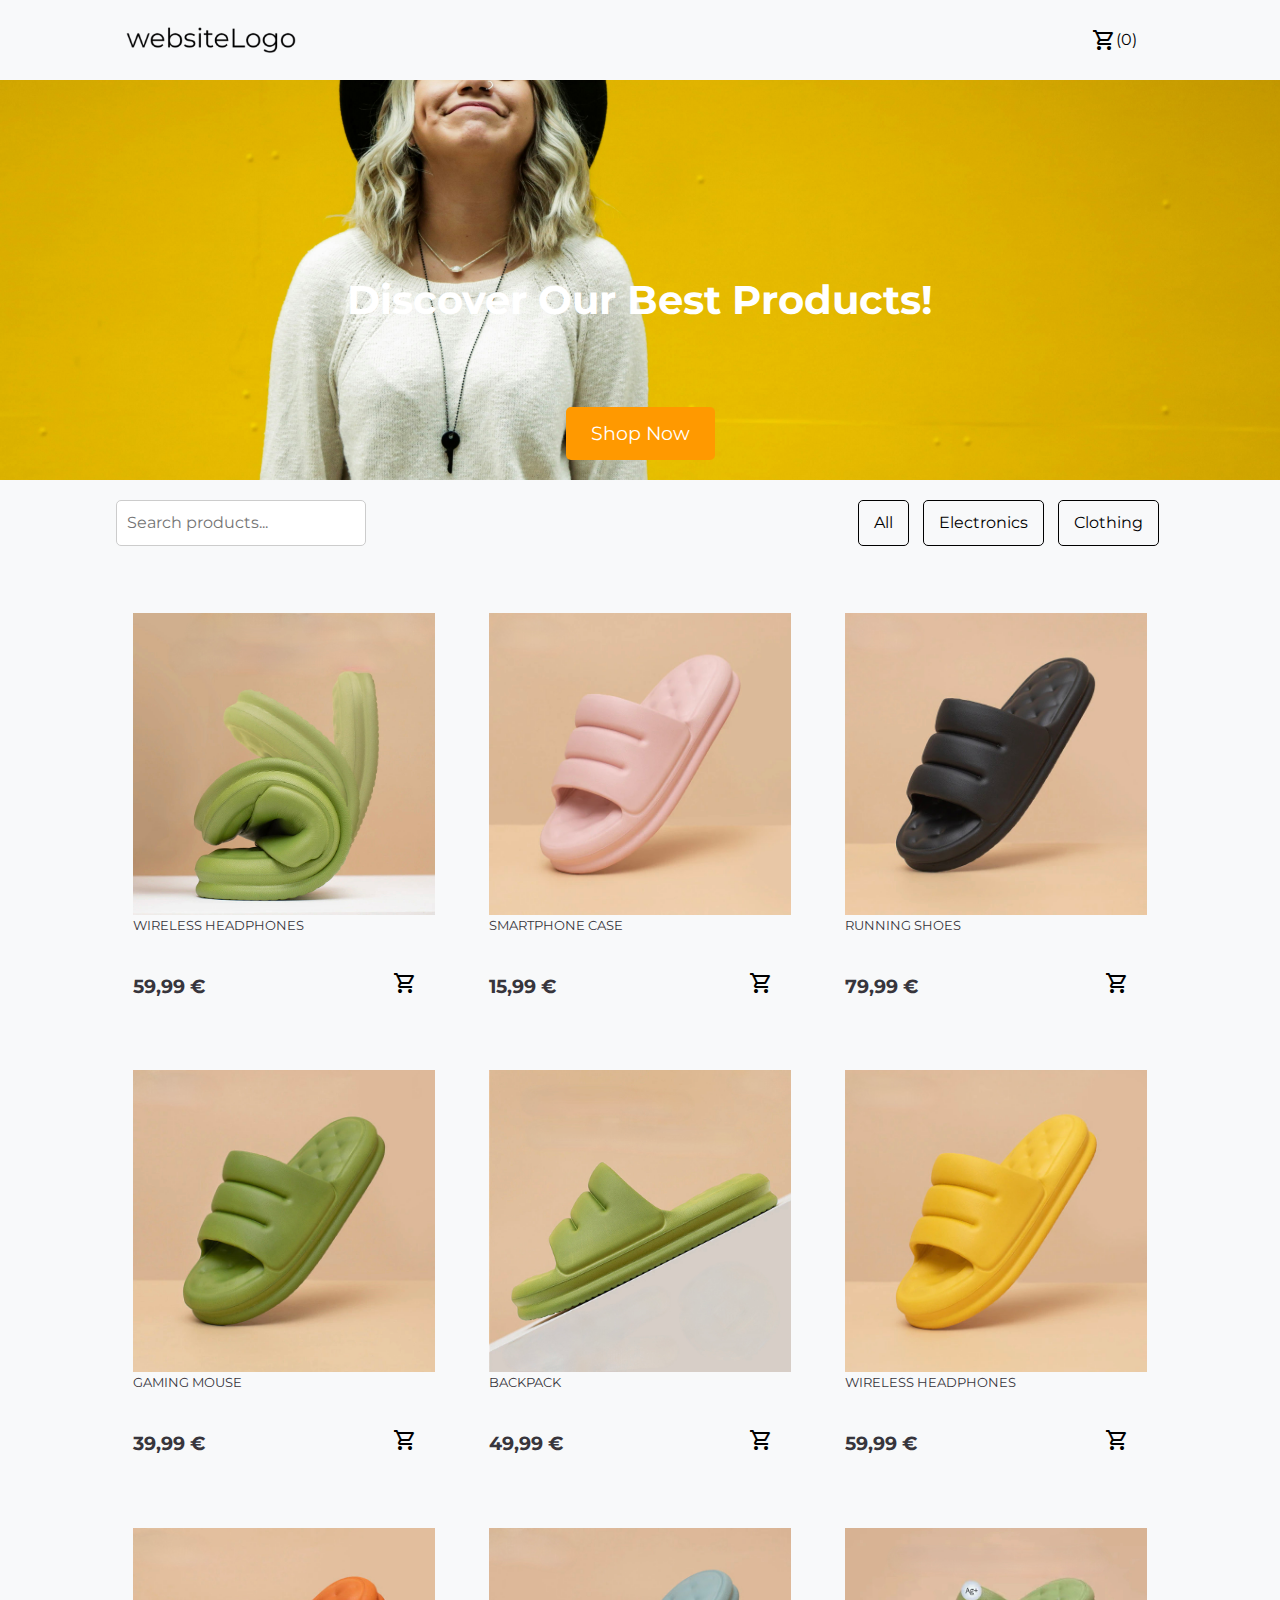
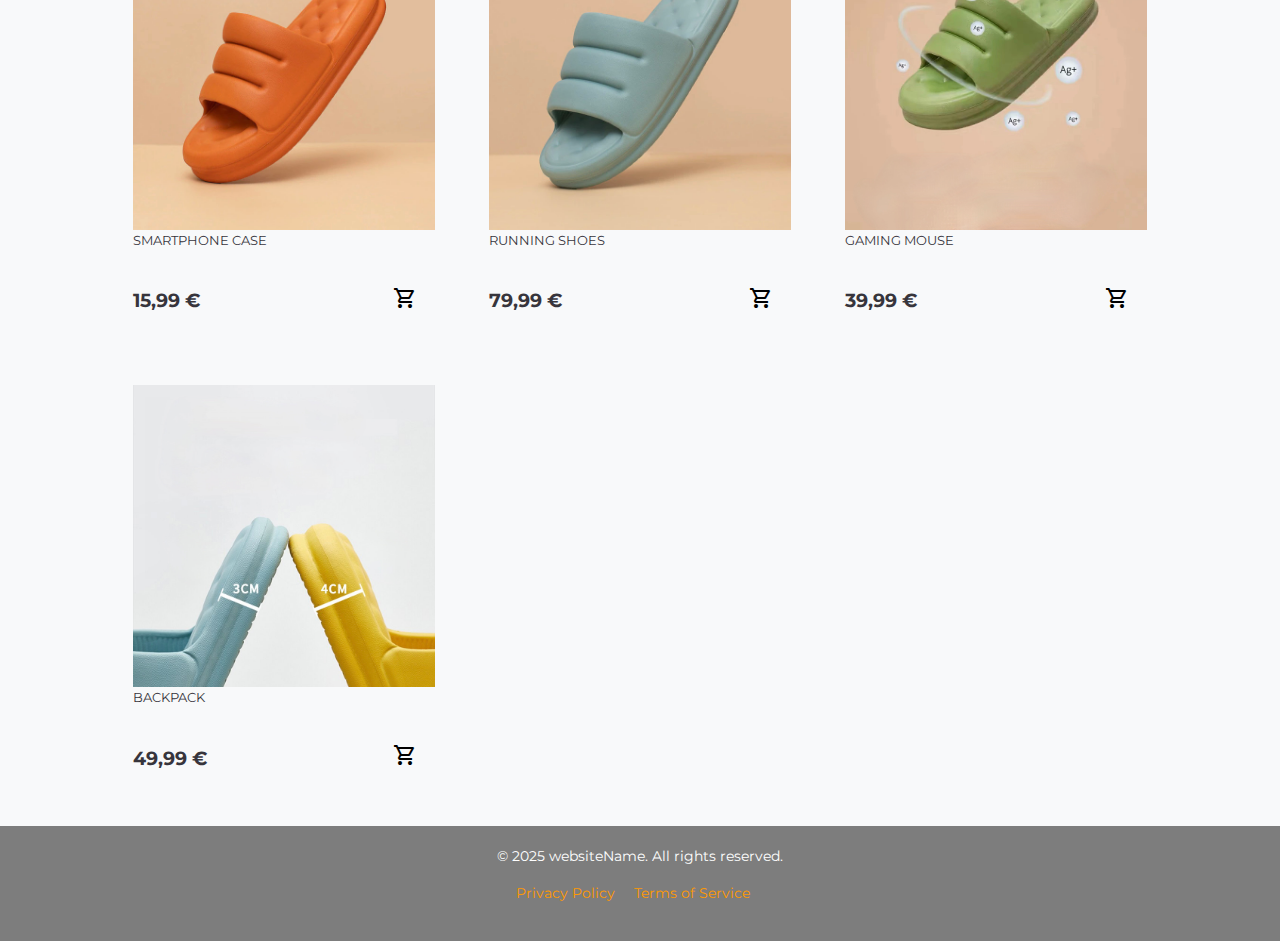
==== commit f5f56635: "Night style commit" ====
--- a/index.html
+++ b/index.html
@@ -20,6 +20,11 @@
       rel="stylesheet"
       href="https://fonts.googleapis.com/css2?family=Material+Symbols+Outlined:opsz,wght,FILL,GRAD@24,400,0,0&icon_names=shopping_bag_speed"
     />
+    <link
+      rel="stylesheet"
+      href="https://fonts.googleapis.com/css2?family=Material+Symbols+Outlined:opsz,wght,FILL,GRAD@24,400,0,0&icon_names=shopping_cart"
+    />
+    <link rel="icon" type="image/x-icon" href="/assets/images/favicon.png" />
     <link rel="stylesheet" href="styles.css" />
     <!-- <style>
       
@@ -30,12 +35,19 @@
       <a href="index.html"
         ><img src="assets/images/web_logo.png" alt="logo"
       /></a>
-      <button id="cart-button">🛒 Cart (<span id="cart-count">0</span>)</button>
+      <button id="cart-button">
+        <span class="material-symbols-outlined"> shopping_cart </span> (<span
+          id="cart-count"
+          >0</span
+        >)
+      </button>
     </header>
 
     <div class="frontpage-image">
-      Discover Our Best Products!
-      <a href="#filters"><button class="frontbutton">Shop Now</button></a>
+      <p>Discover Our Best Products!</p>
+      <a style="padding-top: 50px" href="#filters"
+        ><button class="frontbutton">Shop Now</button></a
+      >
     </div>
 
     <main>
@@ -59,12 +71,12 @@
 
     <div id="cart-container">
       <div id="cart-header">
-        <h2>Your Cart</h2>
+        <h2>YOUR CART</h2>
         <button id="close-cart">✖</button>
       </div>
       <div id="cart-items"></div>
       <div class="cart-total">Total: €<span id="cart-total">0.00</span></div>
-      <button id="go-to-cart" class="checkout-btn">Go To Cart</button>
+      <button id="go-to-cart" class="checkout-btn">GO TO CART</button>
     </div>
 
     <footer>
--- a/styles.css
+++ b/styles.css
@@ -19,18 +19,23 @@
 }
 
 #cart-button {
+  display: flex;
+  justify-content: center;
+  align-items: center;
+  border: none;
+  color: black;
+  cursor: pointer;
+  transition: background-color 0.3s ease;
+  width: 60px;
+  height: 40px;
+  border-radius: 100%;
   background-color: #f8f9fa;
-  color: black;
-  border: none;
-  padding: 10px 20px;
-  border-radius: 5px;
-  cursor: pointer;
-  font-weight: bold;
-  transition: background-color 0.3s ease;
+  margin: 10px;
 }
 
 #cart-button:hover {
-  background-color: #f57c00;
+  background-color: black;
+  color: white;
 }
 
 .frontpage-image {
@@ -44,7 +49,7 @@
   height: 400px;
   display: flex;
   flex-direction: column;
-  justify-content: center;
+  justify-content: end;
   align-items: center;
   text-align: center;
   color: white;
@@ -83,9 +88,9 @@
 }
 
 .filter-btn {
-  background-color: #007bff;
-  color: white;
-  border: none;
+  background-color: #f8f9fa;
+  color: black;
+  border: 1px solid black;
   padding: 10px 15px;
   border-radius: 5px;
   cursor: pointer;
@@ -95,14 +100,15 @@
 }
 
 .filter-btn:hover {
-  background-color: #0056b3;
+  background-color: black;
+  color: white;
 }
 
 #products-container {
   display: grid;
   grid-template-columns: repeat(auto-fill, minmax(300px, 1fr));
   gap: 20px;
-  padding: 80px 20px 20px;
+  padding: 30px 20px 20px;
 }
 
 .product-card {
@@ -160,11 +166,15 @@
 }
 
 footer {
-  background-color: #232f3e;
+  background-color: #7d7d7d;
   color: white;
   padding: 20px;
   text-align: center;
   font-size: 0.9rem;
+  position: relative;
+  width: 100vw;
+  left: 50%;
+  transform: translateX(-50%);
 }
 
 footer a {
@@ -241,11 +251,11 @@
 
 /* Quantity Buttons */
 .quantity-btn {
-  background-color: #007bff;
-  color: white;
+  background-color: transparent;
+  color: black;
   border: none;
   padding: 5px 10px;
-  border-radius: 5px;
+  border-radius: 100%;
   cursor: pointer;
   font-size: 1rem;
   transition: background-color 0.3s ease;
@@ -253,7 +263,7 @@
 }
 
 .quantity-btn:hover {
-  background-color: #0056b3;
+  font-weight: 700;
 }
 
 /* Cart Item Price */
@@ -273,6 +283,7 @@
 }
 
 .checkout-btn {
+  margin-top: 40px;
   background: linear-gradient(135deg, #ff7e00, #ff9900);
   color: white;
   border: none;
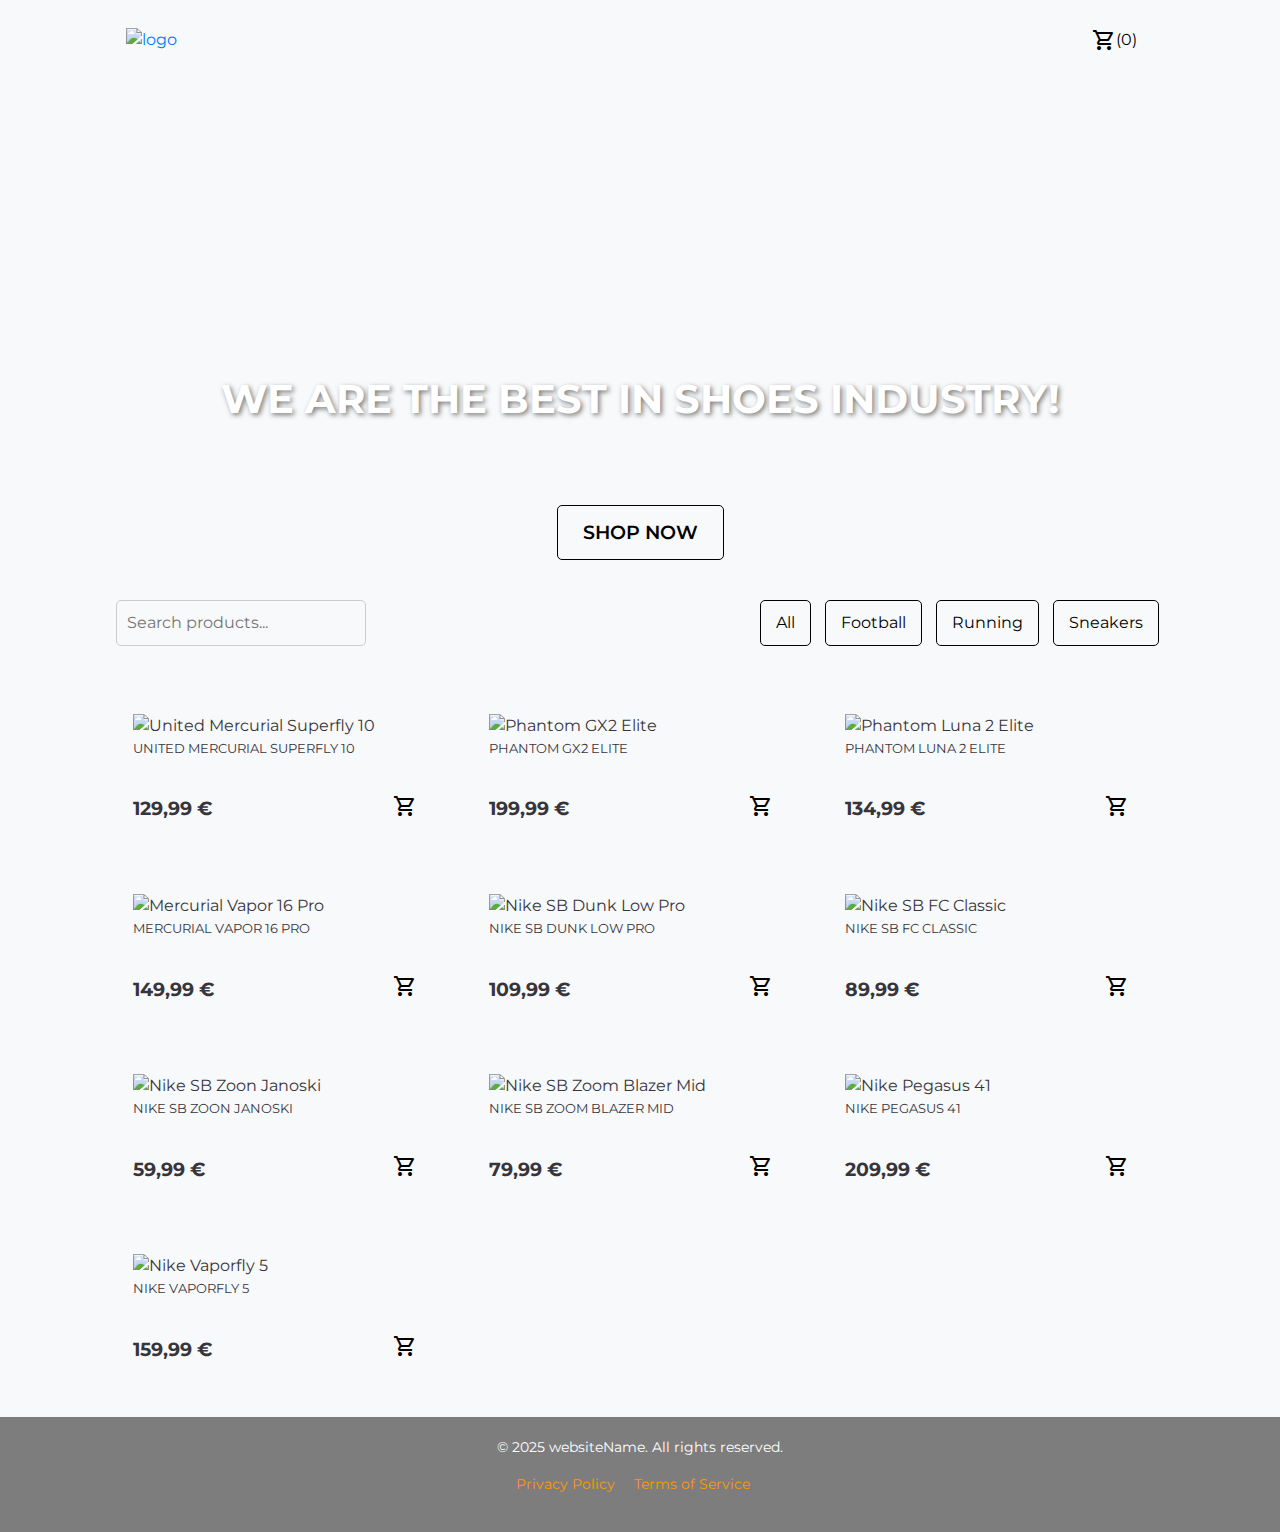
==== commit 0766e648: "Final commit" ====
--- a/index.html
+++ b/index.html
@@ -3,7 +3,7 @@
   <head>
     <meta charset="UTF-8" />
     <meta name="viewport" content="width=device-width, initial-scale=1.0" />
-    <title>websiteName</title>
+    <title>lazyShop</title>
     <link
       rel="stylesheet"
       href="https://cdn.jsdelivr.net/npm/bootstrap@4.3.1/dist/css/bootstrap.min.css"
@@ -33,7 +33,7 @@
   <body>
     <header>
       <a href="index.html"
-        ><img src="assets/images/web_logo.png" alt="logo"
+        ><img src="assets/images/new_logo.png" alt="logo"
       /></a>
       <button id="cart-button">
         <span class="material-symbols-outlined"> shopping_cart </span> (<span
@@ -44,9 +44,11 @@
     </header>
 
     <div class="frontpage-image">
-      <p>Discover Our Best Products!</p>
+      <p style="text-shadow: 2px 2px 5px rgba(0, 0, 0, 0.5)">
+        WE ARE THE BEST IN SHOES INDUSTRY!
+      </p>
       <a style="padding-top: 50px" href="#filters"
-        ><button class="frontbutton">Shop Now</button></a
+        ><button class="frontbutton">SHOP NOW</button></a
       >
     </div>
 
@@ -57,10 +59,9 @@
         </div>
         <div>
           <button class="filter-btn" data-category="all">All</button>
-          <button class="filter-btn" data-category="electronics">
-            Electronics
-          </button>
-          <button class="filter-btn" data-category="clothing">Clothing</button>
+          <button class="filter-btn" data-category="football">Football</button>
+          <button class="filter-btn" data-category="running">Running</button>
+          <button class="filter-btn" data-category="sneakers">Sneakers</button>
         </div>
       </section>
 
--- a/styles.css
+++ b/styles.css
@@ -15,7 +15,7 @@
 }
 
 header img {
-  height: 30px;
+  height: 60px;
 }
 
 #cart-button {
@@ -28,7 +28,7 @@
   transition: background-color 0.3s ease;
   width: 60px;
   height: 40px;
-  border-radius: 100%;
+  border-radius: 7px;
   background-color: #f8f9fa;
   margin: 10px;
 }
@@ -41,12 +41,12 @@
 .frontpage-image {
   position: relative;
   width: 100vw;
-  background: url("assets/images/frontpage.jpg") no-repeat center center;
+  background: url("assets/images/wallpaperfront.png") no-repeat center center;
   background-size: cover;
-  background-position: center;
+  background-position: center bottom;
   left: 50%;
   transform: translateX(-50%);
-  height: 400px;
+  height: 500px;
   display: flex;
   flex-direction: column;
   justify-content: end;
@@ -59,18 +59,20 @@
 }
 
 .frontbutton {
-  background-color: #ff9900;
-  color: white;
+  background-color: transparent;
+  color: black;
   padding: 12px 25px;
   border-radius: 5px;
-  border: none;
+  border: 1px solid black;
   cursor: pointer;
   font-size: 1.2rem;
   transition: background-color 0.3s ease;
+  font-weight: 600;
 }
 
 .frontbutton:hover {
-  background-color: #f57c00;
+  background-color: black;
+  color: white;
 }
 
 #filters {
@@ -85,6 +87,7 @@
   border: 1px solid #ccc;
   border-radius: 5px;
   margin-right: 10px;
+  background-color: #f8f9fa;
 }
 
 .filter-btn {
@@ -269,7 +272,7 @@
 /* Cart Item Price */
 .cart-item-price {
   font-weight: bold;
-  color: #ff9900;
+  color: green;
   min-width: 70px; /* Ensures price stays aligned */
   text-align: right;
 }
@@ -284,9 +287,9 @@
 
 .checkout-btn {
   margin-top: 40px;
-  background: linear-gradient(135deg, #ff7e00, #ff9900);
-  color: white;
-  border: none;
+  background: transparent;
+  color: black;
+  border: 1px solid black;
   padding: 12px 20px;
   width: 100%;
   font-size: 1.2rem;
@@ -297,7 +300,8 @@
   box-shadow: 0 4px 6px rgba(0, 0, 0, 0.1);
 }
 .checkout-btn:hover {
-  background: linear-gradient(135deg, #ff6600, #ff8800);
+  background: black;
+  color: white;
   box-shadow: 0 6px 12px rgba(0, 0, 0, 0.2);
   transform: translateY(-2px);
 }
@@ -327,5 +331,5 @@
 
 .cart-item-price {
   font-size: 1.1rem;
-  color: #ff9900;
-}
+  color: green;
+}
